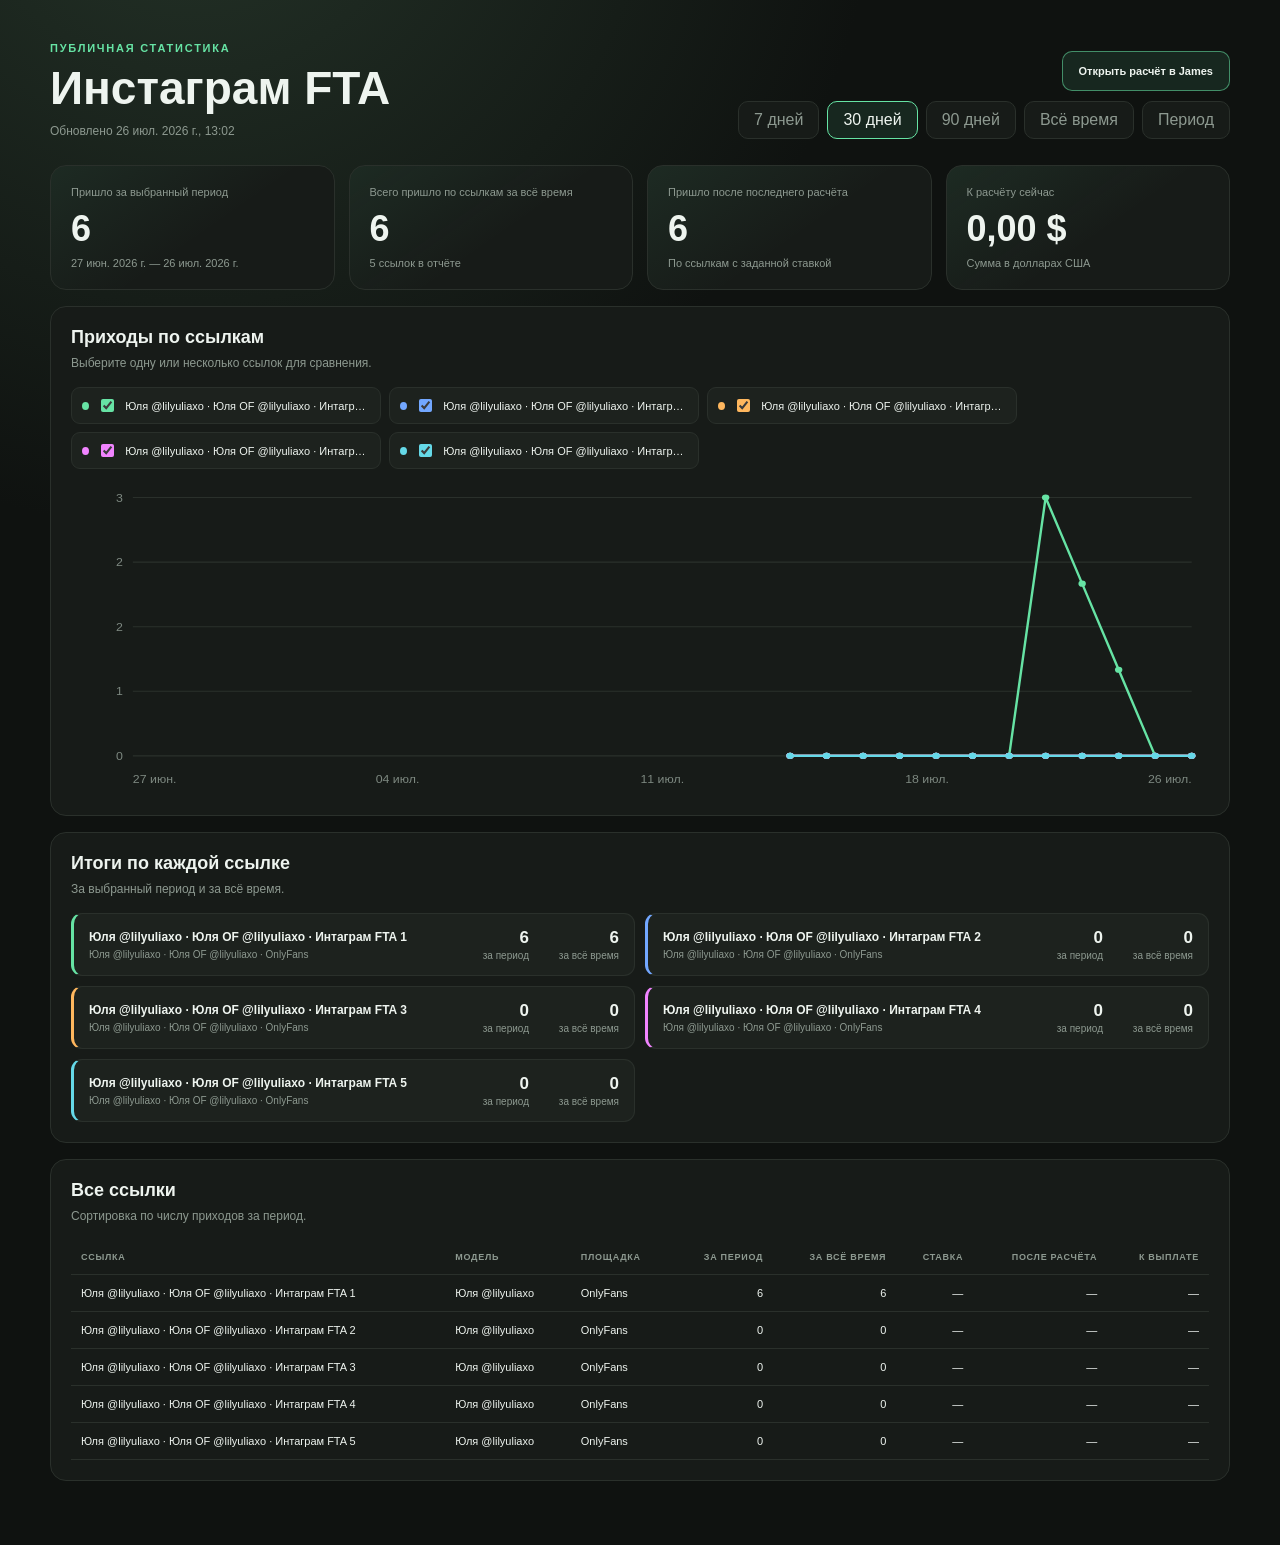
==== shared/2/index.html @ 8c87006a "Publish shared report · Инстаграм FTA" ====
<!doctype html>
<html lang="ru">
<head>
  <meta charset="utf-8">
  <meta name="viewport" content="width=device-width,initial-scale=1">
  <meta name="robots" content="noindex,nofollow">
  <meta name="referrer" content="no-referrer">
  <meta http-equiv="Content-Security-Policy" content="default-src 'none'; script-src 'unsafe-inline'; style-src 'unsafe-inline'; img-src data:; connect-src 'none'; font-src 'none'; object-src 'none'; base-uri 'none'; form-action 'none'">
  <title>Инстаграм FTA · Статистика приходов</title>
  <style>
  :root{color-scheme:dark;--bg:#0f1210;--surface:#171b18;--surface-2:#1d221e;--line:#2a302b;--text:#eef4ef;--muted:#8d9990;--green:#66e3a4;--radius:16px;font-family:Inter,-apple-system,BlinkMacSystemFont,"Segoe UI",sans-serif}
  *{box-sizing:border-box}body{margin:0;background:radial-gradient(circle at 15% -10%,#243328 0,transparent 34%),var(--bg);color:var(--text)}button,input,a{font:inherit}.shell{width:min(1180px,calc(100% - 32px));margin:0 auto;padding:38px 0 64px}
  .eyebrow{color:var(--green);font-size:11px;font-weight:800;letter-spacing:.16em;text-transform:uppercase}.heading{display:flex;align-items:flex-end;justify-content:space-between;gap:24px;margin-bottom:26px}.heading h1{max-width:740px;margin:8px 0 9px;font-size:clamp(28px,4vw,46px);line-height:1.05}.muted{color:var(--muted);font-size:12px}.range-controls,.custom-range,.series-filters{display:flex;align-items:center;flex-wrap:wrap;gap:8px}
  .heading-actions{display:grid;justify-items:end;gap:10px}.manage-link{min-height:40px;display:inline-flex;align-items:center;padding:0 16px;border:1px solid rgba(102,227,164,.55);border-radius:10px;background:rgba(102,227,164,.1);color:var(--text);font-size:11px;font-weight:750;text-decoration:none}.manage-link:hover{background:rgba(102,227,164,.16)}
  .range-controls{justify-content:flex-end}.range-controls button,.custom-range button{min-height:38px;padding:0 15px;border:1px solid var(--line);border-radius:10px;background:var(--surface);color:var(--muted);cursor:pointer}.range-controls button.active{border-color:var(--green);background:rgba(102,227,164,.1);color:var(--text)}.custom-range{justify-content:flex-end;margin:-12px 0 18px}.custom-range[hidden]{display:none}.custom-range label{display:flex;align-items:center;gap:8px;color:var(--muted);font-size:11px}.custom-range input{height:38px;border:1px solid var(--line);border-radius:10px;background:var(--surface);color:var(--text);padding:0 10px}
  .metric-grid{display:grid;grid-template-columns:repeat(4,minmax(0,1fr));gap:14px}.metric{padding:20px;border:1px solid var(--line);border-radius:var(--radius);background:linear-gradient(145deg,rgba(102,227,164,.08),transparent 55%),var(--surface)}.metric span,.metric small{display:block;color:var(--muted);font-size:11px}.metric strong{display:block;margin:10px 0 7px;font-size:clamp(26px,3vw,36px)}
  .card{margin-top:16px;padding:20px;border:1px solid var(--line);border-radius:var(--radius);background:var(--surface)}.card-heading{display:flex;align-items:flex-start;justify-content:space-between;gap:18px;margin-bottom:16px}.card-heading h2{margin:0 0 5px;font-size:18px}.series-filters{margin-bottom:12px}.series-filter{--series-color:var(--green);display:flex;align-items:center;gap:8px;max-width:310px;padding:8px 10px;border:1px solid var(--line);border-radius:9px;background:var(--surface-2);font-size:11px;cursor:pointer}.series-filter:before{width:8px;height:8px;border-radius:50%;background:var(--series-color);content:""}.series-filter span{overflow:hidden;text-overflow:ellipsis;white-space:nowrap}.series-filter input{accent-color:var(--series-color)}
  #chart{position:relative;min-height:310px}#chart svg{width:100%;height:310px;overflow:visible}.grid-line{stroke:#2a302b;stroke-width:1}.axis-label{fill:#7d8880;font-size:10px}.chart-line{fill:none;stroke-width:2.4;stroke-linecap:round;stroke-linejoin:round;vector-effect:non-scaling-stroke}.chart-crosshair{stroke:rgba(238,244,239,.45);stroke-width:1;stroke-dasharray:4 4;vector-effect:non-scaling-stroke}.chart-hover-dot{stroke:var(--surface);stroke-width:2;vector-effect:non-scaling-stroke}.chart-hit-area{fill:transparent;cursor:crosshair;touch-action:pan-y}.chart-tooltip{position:absolute;z-index:2;min-width:190px;max-width:290px;padding:11px;border:1px solid #374039;border-radius:10px;background:rgba(15,18,16,.96);box-shadow:0 12px 34px rgba(0,0,0,.32);pointer-events:none}.chart-tooltip>strong{display:block;margin-bottom:8px;font-size:11px}.chart-tooltip-rows{display:grid;gap:6px}.chart-tooltip-rows>span{display:grid;grid-template-columns:8px minmax(0,1fr) auto;align-items:center;gap:7px;font-size:10px}.chart-tooltip-rows i{width:8px;height:8px;border-radius:50%}.chart-tooltip-rows span{overflow:hidden;color:var(--muted);text-overflow:ellipsis;white-space:nowrap}.chart-tooltip-rows b{font-variant-numeric:tabular-nums}.chart-empty{min-height:300px;display:grid;place-items:center;color:var(--muted)}
  .link-cards{display:grid;grid-template-columns:repeat(2,minmax(0,1fr));gap:10px}.link-card{--series-color:var(--green);display:flex;align-items:center;justify-content:space-between;gap:16px;padding:14px 15px;border:1px solid var(--line);border-left:3px solid var(--series-color);border-radius:11px;background:var(--surface-2)}.link-card>div:first-child{min-width:0}.link-card strong,.link-card small{display:block}.link-card strong{font-size:12px}.link-card small{margin-top:5px;color:var(--muted);font-size:10px}.link-card .settlement-meta{margin-top:8px;color:#b7c2b9}.link-card-values{display:grid;grid-template-columns:repeat(2,minmax(72px,auto));gap:12px 18px;text-align:right}.link-card-values b,.link-card-values small{display:block}.link-card-values b{font-size:17px}.link-card-values small{margin-top:2px}
  .table-wrap{overflow:auto}table{width:100%;border-collapse:collapse;font-size:11px}th,td{padding:12px 10px;border-bottom:1px solid var(--line);text-align:left;white-space:nowrap}th{color:var(--muted);font-size:9px;letter-spacing:.08em;text-transform:uppercase}.number{text-align:right;font-variant-numeric:tabular-nums}
  @media(max-width:960px){.metric-grid{grid-template-columns:repeat(2,minmax(0,1fr))}}
  @media(max-width:760px){.shell{width:min(100% - 20px,1180px);padding-top:24px}.heading{align-items:flex-start;flex-direction:column}.heading-actions{justify-items:start}.range-controls{justify-content:flex-start}.metric-grid,.link-cards{grid-template-columns:1fr}.card{padding:15px}.card-heading{flex-direction:column}.link-card{align-items:flex-start;flex-direction:column}.link-card-values{width:100%;text-align:left}#chart,#chart svg{min-height:250px;height:250px}}
</style>
</head>
<body>
  <main class="shell">
    <header class="heading">
      <div><span class="eyebrow">Публичная статистика</span><h1 id="reportName"></h1><span id="generatedAt" class="muted"></span></div>
      <div class="heading-actions">
        <a class="manage-link" href="https://james-online-app.zendard78.chatgpt.site/?tab=sharedReports&amp;report=2" target="_blank" rel="noopener noreferrer">Открыть расчёт в James</a>
        <div class="range-controls" aria-label="Период">
          <button type="button" data-range="7">7 дней</button>
          <button class="active" type="button" data-range="30">30 дней</button>
          <button type="button" data-range="90">90 дней</button>
          <button type="button" data-range="all">Всё время</button>
          <button type="button" data-range="custom">Период</button>
        </div>
      </div>
    </header>
    <div id="customRange" class="custom-range" hidden><label>С даты <input id="dateFrom" type="date"></label><label>По дату <input id="dateTo" type="date"></label><button id="applyRange" type="button">Применить</button></div>
    <section class="metric-grid">
      <article class="metric"><span>Пришло за выбранный период</span><strong id="periodTotal">0</strong><small id="rangeLabel"></small></article>
      <article class="metric"><span>Всего пришло по ссылкам за всё время</span><strong id="allTimeTotal">0</strong><small>5 ссылок в отчёте</small></article>
      <article class="metric"><span>Пришло после последнего расчёта</span><strong id="dueSubscribersTotal">0</strong><small>По ссылкам с заданной ставкой</small></article>
      <article class="metric"><span>К расчёту сейчас</span><strong id="dueAmountTotal">$0</strong><small>Сумма в долларах США</small></article>
    </section>
    <section class="card"><div class="card-heading"><div><h2>Приходы по ссылкам</h2><span class="muted">Выберите одну или несколько ссылок для сравнения.</span></div></div><div id="seriesFilters" class="series-filters"></div><div id="chart" role="img" aria-label="График приходов по ссылкам"></div></section>
    <section class="card"><div class="card-heading"><div><h2>Итоги по каждой ссылке</h2><span class="muted">За выбранный период и за всё время.</span></div></div><div id="linkCards" class="link-cards"></div></section>
    <section class="card"><div class="card-heading"><div><h2>Все ссылки</h2><span class="muted">Сортировка по числу приходов за период.</span></div></div><div class="table-wrap"><table><thead><tr><th>Ссылка</th><th>Модель</th><th>Площадка</th><th class="number">За период</th><th class="number">За всё время</th><th class="number">Ставка</th><th class="number">После расчёта</th><th class="number">К выплате</th></tr></thead><tbody id="reportRows"></tbody></table></div></section>
  </main>
  <script id="report-data" type="application/json">{"schemaVersion":2,"name":"Инстаграм FTA","generatedAt":"2026-07-26T13:02:45.353Z","managementUrl":"https://james-online-app.zendard78.chatgpt.site/?tab=sharedReports&report=2","series":[{"id":"c42627c9-34d9-4897-bea7-6b81f7893067:интаграм fta 1","modelId":"legacy-model","modelName":"Юля @lilyuliaxo","pageId":"c42627c9-34d9-4897-bea7-6b81f7893067","pageName":"Юля OF @lilyuliaxo","platform":"onlyfans","label":"Юля @lilyuliaxo · Юля OF @lilyuliaxo · Интаграм FTA 1","color":"#66e3a4","values":[{"date":"2026-07-15","value":0},{"date":"2026-07-16","value":0},{"date":"2026-07-17","value":0},{"date":"2026-07-18","value":0},{"date":"2026-07-19","value":0},{"date":"2026-07-20","value":0},{"date":"2026-07-21","value":0},{"date":"2026-07-22","value":3},{"date":"2026-07-23","value":2},{"date":"2026-07-24","value":1},{"date":"2026-07-25","value":0},{"date":"2026-07-26","value":0}],"total":6,"payout":{"rate":0,"settledTotal":0,"settledAt":"","dueSubscribers":6,"dueAmount":0}},{"id":"c42627c9-34d9-4897-bea7-6b81f7893067:интаграм fta 2","modelId":"legacy-model","modelName":"Юля @lilyuliaxo","pageId":"c42627c9-34d9-4897-bea7-6b81f7893067","pageName":"Юля OF @lilyuliaxo","platform":"onlyfans","label":"Юля @lilyuliaxo · Юля OF @lilyuliaxo · Интаграм FTA 2","color":"#72a7ff","values":[{"date":"2026-07-15","value":0},{"date":"2026-07-16","value":0},{"date":"2026-07-17","value":0},{"date":"2026-07-18","value":0},{"date":"2026-07-19","value":0},{"date":"2026-07-20","value":0},{"date":"2026-07-21","value":0},{"date":"2026-07-22","value":0},{"date":"2026-07-23","value":0},{"date":"2026-07-24","value":0},{"date":"2026-07-25","value":0},{"date":"2026-07-26","value":0}],"total":0,"payout":{"rate":0,"settledTotal":0,"settledAt":"","dueSubscribers":0,"dueAmount":0}},{"id":"c42627c9-34d9-4897-bea7-6b81f7893067:интаграм fta 3","modelId":"legacy-model","modelName":"Юля @lilyuliaxo","pageId":"c42627c9-34d9-4897-bea7-6b81f7893067","pageName":"Юля OF @lilyuliaxo","platform":"onlyfans","label":"Юля @lilyuliaxo · Юля OF @lilyuliaxo · Интаграм FTA 3","color":"#ffb75e","values":[{"date":"2026-07-15","value":0},{"date":"2026-07-16","value":0},{"date":"2026-07-17","value":0},{"date":"2026-07-18","value":0},{"date":"2026-07-19","value":0},{"date":"2026-07-20","value":0},{"date":"2026-07-21","value":0},{"date":"2026-07-22","value":0},{"date":"2026-07-23","value":0},{"date":"2026-07-24","value":0},{"date":"2026-07-25","value":0},{"date":"2026-07-26","value":0}],"total":0,"payout":{"rate":0,"settledTotal":0,"settledAt":"","dueSubscribers":0,"dueAmount":0}},{"id":"c42627c9-34d9-4897-bea7-6b81f7893067:интаграм fta 4","modelId":"legacy-model","modelName":"Юля @lilyuliaxo","pageId":"c42627c9-34d9-4897-bea7-6b81f7893067","pageName":"Юля OF @lilyuliaxo","platform":"onlyfans","label":"Юля @lilyuliaxo · Юля OF @lilyuliaxo · Интаграм FTA 4","color":"#f184ff","values":[{"date":"2026-07-15","value":0},{"date":"2026-07-16","value":0},{"date":"2026-07-17","value":0},{"date":"2026-07-18","value":0},{"date":"2026-07-19","value":0},{"date":"2026-07-20","value":0},{"date":"2026-07-21","value":0},{"date":"2026-07-22","value":0},{"date":"2026-07-23","value":0},{"date":"2026-07-24","value":0},{"date":"2026-07-25","value":0},{"date":"2026-07-26","value":0}],"total":0,"payout":{"rate":0,"settledTotal":0,"settledAt":"","dueSubscribers":0,"dueAmount":0}},{"id":"c42627c9-34d9-4897-bea7-6b81f7893067:интаграм fta 5","modelId":"legacy-model","modelName":"Юля @lilyuliaxo","pageId":"c42627c9-34d9-4897-bea7-6b81f7893067","pageName":"Юля OF @lilyuliaxo","platform":"onlyfans","label":"Юля @lilyuliaxo · Юля OF @lilyuliaxo · Интаграм FTA 5","color":"#65d9e8","values":[{"date":"2026-07-15","value":0},{"date":"2026-07-16","value":0},{"date":"2026-07-17","value":0},{"date":"2026-07-18","value":0},{"date":"2026-07-19","value":0},{"date":"2026-07-20","value":0},{"date":"2026-07-21","value":0},{"date":"2026-07-22","value":0},{"date":"2026-07-23","value":0},{"date":"2026-07-24","value":0},{"date":"2026-07-25","value":0},{"date":"2026-07-26","value":0}],"total":0,"payout":{"rate":0,"settledTotal":0,"settledAt":"","dueSubscribers":0,"dueAmount":0}}]}</script>
  <script>(function publicReportApp() {
  const report = JSON.parse(document.querySelector("#report-data").textContent);
  const selected = new Set(report.series.map((item) => item.id));
  const allDates = report.series.flatMap((item) => item.values.map((entry) => entry.date)).sort();
  const lastDate = allDates.at(-1) || new Date().toISOString().slice(0, 10);
  const firstDate = allDates[0] || lastDate;
  let rangeMode = "30";

  const $ = (selector) => document.querySelector(selector);
  const formatNumber = (value) => new Intl.NumberFormat("ru-RU").format(Number(value) || 0);
  const formatCurrency = (value) => new Intl.NumberFormat("ru-RU", {
    style: "currency",
    currency: "USD",
    minimumFractionDigits: 2,
    maximumFractionDigits: 2
  }).format(Number(value) || 0);
  const formatDate = (value, includeYear = true) => new Intl.DateTimeFormat("ru-RU", {
    day: "2-digit",
    month: "short",
    ...(includeYear ? { year: "numeric" } : {})
  }).format(new Date(value + "T12:00:00"));
  const formatTimestamp = (value) => value
    ? new Intl.DateTimeFormat("ru-RU", {
        dateStyle: "medium",
        timeStyle: "short"
      }).format(new Date(value))
    : "Расчётов ещё не было";
  const addDays = (value, amount) => {
    const date = new Date(value + "T12:00:00");
    date.setDate(date.getDate() + amount);
    return date.toISOString().slice(0, 10);
  };
  const forms = (value) => {
    const number = Math.abs(Number(value)) % 100;
    const last = number % 10;
    return number > 10 && number < 20 ? "фанов" : last === 1 ? "фан" : last > 1 && last < 5 ? "фана" : "фанов";
  };

  function activeRange() {
    if (rangeMode === "all") return { from: firstDate, to: lastDate };
    if (rangeMode === "custom") return { from: $("#dateFrom").value, to: $("#dateTo").value };
    return { from: addDays(lastDate, -(Number(rangeMode) - 1)), to: lastDate };
  }

  function valuesInRange(item, range) {
    return item.values.filter((entry) => entry.date >= range.from && entry.date <= range.to);
  }

  function totalInRange(item, range) {
    return valuesInRange(item, range).reduce((sum, entry) => sum + entry.value, 0);
  }

  function renderFilters() {
    const fragment = document.createDocumentFragment();
    report.series.forEach((item) => {
      const label = document.createElement("label");
      label.className = "series-filter";
      label.style.setProperty("--series-color", item.color);
      const input = document.createElement("input");
      input.type = "checkbox";
      input.checked = selected.has(item.id);
      input.addEventListener("change", () => {
        if (input.checked) selected.add(item.id); else selected.delete(item.id);
        render();
      });
      const copy = document.createElement("span");
      copy.textContent = item.label;
      label.append(input, copy);
      fragment.append(label);
    });
    $("#seriesFilters").replaceChildren(fragment);
  }

  function renderChart(range) {
    const series = report.series.filter((item) => selected.has(item.id)).map((item) => ({
      ...item,
      values: valuesInRange(item, range)
    }));
    const points = series.flatMap((item) => item.values);
    if (!points.length) {
      const empty = document.createElement("div");
      empty.className = "chart-empty";
      empty.textContent = "Нет данных для выбранного периода";
      $("#chart").replaceChildren(empty);
      return;
    }
    const ns = "http://www.w3.org/2000/svg";
    const svg = document.createElementNS(ns, "svg");
    svg.setAttribute("viewBox", "0 0 920 300");
    svg.setAttribute("preserveAspectRatio", "none");
    const left = 50;
    const right = 14;
    const top = 16;
    const bottom = 34;
    const width = 920 - left - right;
    const height = 300 - top - bottom;
    const start = new Date(range.from + "T00:00:00Z").getTime();
    const end = new Date(range.to + "T00:00:00Z").getTime();
    const span = Math.max(86400000, end - start);
    const maximum = Math.max(1, ...points.map((entry) => Number(entry.value) || 0));
    const x = (date) => left + ((new Date(date + "T00:00:00Z").getTime() - start) / span) * width;
    const y = (value) => top + height - (Number(value) / maximum) * height;

    for (let index = 0; index <= 4; index += 1) {
      const ratio = index / 4;
      const gridY = top + ratio * height;
      const line = document.createElementNS(ns, "line");
      line.setAttribute("x1", left);
      line.setAttribute("x2", left + width);
      line.setAttribute("y1", gridY);
      line.setAttribute("y2", gridY);
      line.setAttribute("class", "grid-line");
      const label = document.createElementNS(ns, "text");
      label.setAttribute("x", left - 8);
      label.setAttribute("y", gridY + 4);
      label.setAttribute("text-anchor", "end");
      label.setAttribute("class", "axis-label");
      label.textContent = formatNumber(Math.round(maximum * (1 - ratio)));
      svg.append(line, label);
    }
    for (let index = 0; index <= 4; index += 1) {
      const ratio = index / 4;
      const date = new Date(start + (end - start) * ratio).toISOString().slice(0, 10);
      const label = document.createElementNS(ns, "text");
      label.setAttribute("x", left + width * ratio);
      label.setAttribute("y", 292);
      label.setAttribute("text-anchor", index === 0 ? "start" : index === 4 ? "end" : "middle");
      label.setAttribute("class", "axis-label");
      label.textContent = formatDate(date, false);
      svg.append(label);
    }
    series.forEach((item) => {
      if (!item.values.length) return;
      const path = document.createElementNS(ns, "path");
      path.setAttribute("d", item.values.map((entry, index) => (index ? "L" : "M") + x(entry.date).toFixed(2) + "," + y(entry.value).toFixed(2)).join(" "));
      path.setAttribute("class", "chart-line");
      path.setAttribute("stroke", item.color);
      svg.append(path);
      const dotStep = Math.max(1, Math.ceil(item.values.length / 70));
      item.values.forEach((entry, index) => {
        if (index % dotStep && index !== item.values.length - 1) return;
        const dot = document.createElementNS(ns, "circle");
        dot.setAttribute("cx", x(entry.date));
        dot.setAttribute("cy", y(entry.value));
        dot.setAttribute("r", 3);
        dot.setAttribute("fill", item.color);
        const title = document.createElementNS(ns, "title");
        title.textContent = item.label + " · " + formatDate(entry.date) + " · " + formatNumber(entry.value) + " " + forms(entry.value);
        dot.append(title);
        svg.append(dot);
      });
    });
    const crosshair = document.createElementNS(ns, "line");
    crosshair.setAttribute("y1", top);
    crosshair.setAttribute("y2", top + height);
    crosshair.setAttribute("class", "chart-crosshair");
    crosshair.style.display = "none";
    svg.append(crosshair);

    const hoverDots = series.map((item) => {
      const dot = document.createElementNS(ns, "circle");
      dot.setAttribute("r", 4.5);
      dot.setAttribute("fill", item.color);
      dot.setAttribute("class", "chart-hover-dot");
      dot.style.display = "none";
      svg.append(dot);
      return { item, dot };
    });
    const hitArea = document.createElementNS(ns, "rect");
    hitArea.setAttribute("x", left);
    hitArea.setAttribute("y", top);
    hitArea.setAttribute("width", width);
    hitArea.setAttribute("height", height);
    hitArea.setAttribute("class", "chart-hit-area");
    svg.append(hitArea);

    const tooltip = document.createElement("div");
    tooltip.className = "chart-tooltip";
    tooltip.hidden = true;
    const dates = [...new Set(points.map((entry) => entry.date))].sort();
    const chart = $("#chart");
    const hideTooltip = () => {
      tooltip.hidden = true;
      crosshair.style.display = "none";
      hoverDots.forEach(({ dot }) => { dot.style.display = "none"; });
    };
    const showTooltip = (event) => {
      const bounds = svg.getBoundingClientRect();
      if (!bounds.width || !dates.length) return;
      const pointerRatio = Math.max(
        0,
        Math.min(1, (event.clientX - bounds.left) / bounds.width)
      );
      const pointerTime = start + pointerRatio * (end - start);
      const date = dates.reduce((nearest, candidate) =>
        Math.abs(new Date(candidate + "T00:00:00Z").getTime() - pointerTime) <
        Math.abs(new Date(nearest + "T00:00:00Z").getTime() - pointerTime)
          ? candidate
          : nearest
      );
      const viewX = x(date);
      crosshair.setAttribute("x1", viewX);
      crosshair.setAttribute("x2", viewX);
      crosshair.style.display = "";

      const title = document.createElement("strong");
      title.textContent = formatDate(date);
      const rows = document.createElement("div");
      rows.className = "chart-tooltip-rows";
      hoverDots.forEach(({ item, dot }) => {
        const value = item.values.find((entry) => entry.date === date)?.value || 0;
        dot.setAttribute("cx", viewX);
        dot.setAttribute("cy", y(value));
        dot.style.display = "";
        const row = document.createElement("span");
        const marker = document.createElement("i");
        marker.style.background = item.color;
        const label = document.createElement("span");
        label.textContent = item.label;
        const amount = document.createElement("b");
        amount.textContent = formatNumber(value);
        row.append(marker, label, amount);
        rows.append(row);
      });
      tooltip.replaceChildren(title, rows);
      tooltip.hidden = false;
      const chartBounds = chart.getBoundingClientRect();
      const desiredLeft = event.clientX - chartBounds.left + 14;
      const maxLeft = Math.max(8, chartBounds.width - tooltip.offsetWidth - 8);
      tooltip.style.left = Math.min(maxLeft, Math.max(8, desiredLeft)) + "px";
      tooltip.style.top = "12px";
    };
    hitArea.addEventListener("pointermove", showTooltip);
    hitArea.addEventListener("pointerleave", hideTooltip);
    chart.replaceChildren(svg, tooltip);
  }

  function renderCards(range) {
    const cards = report.series.map((item) => {
      const card = document.createElement("article");
      card.className = "link-card";
      card.style.setProperty("--series-color", item.color);
      const heading = document.createElement("div");
      const label = document.createElement("strong");
      label.textContent = item.label;
      const meta = document.createElement("small");
      meta.textContent = item.modelName + " · " + item.pageName + " · " + (item.platform === "fansly" ? "Fansly" : "OnlyFans");
      heading.append(label, meta);
      const values = document.createElement("div");
      values.className = "link-card-values";
      const period = document.createElement("span");
      period.innerHTML = "<b>" + formatNumber(totalInRange(item, range)) + "</b><small>за период</small>";
      const all = document.createElement("span");
      all.innerHTML = "<b>" + formatNumber(item.total) + "</b><small>за всё время</small>";
      values.append(period, all);
      if (item.payout?.rate > 0) {
        const sinceSettlement = document.createElement("span");
        sinceSettlement.innerHTML =
          "<b>" + formatNumber(item.payout.dueSubscribers) +
          "</b><small>после расчёта</small>";
        const due = document.createElement("span");
        due.innerHTML =
          "<b>" + formatCurrency(item.payout.dueAmount) +
          "</b><small>" + formatCurrency(item.payout.rate) +
          " за подписчика</small>";
        values.append(sinceSettlement, due);
        const settlement = document.createElement("small");
        settlement.className = "settlement-meta";
        settlement.textContent =
          "Последний расчёт: " + formatTimestamp(item.payout.settledAt);
        heading.append(settlement);
      }
      card.append(heading, values);
      return card;
    });
    $("#linkCards").replaceChildren(...cards);
  }

  function renderTable(range) {
    const rows = [...report.series]
      .sort((left, right) => totalInRange(right, range) - totalInRange(left, range))
      .map((item) => {
        const row = document.createElement("tr");
        [
          item.label,
          item.modelName,
          item.platform === "fansly" ? "Fansly" : "OnlyFans",
          formatNumber(totalInRange(item, range)),
          formatNumber(item.total),
          item.payout?.rate > 0
            ? formatCurrency(item.payout.rate)
            : "—",
          item.payout?.rate > 0
            ? formatNumber(item.payout.dueSubscribers)
            : "—",
          item.payout?.rate > 0
            ? formatCurrency(item.payout.dueAmount)
            : "—"
        ].forEach((value, index) => {
          const cell = document.createElement("td");
          cell.textContent = value;
          if (index > 2) cell.className = "number";
          row.append(cell);
        });
        return row;
      });
    $("#reportRows").replaceChildren(...rows);
  }

  function render() {
    const range = activeRange();
    if (!range.from || !range.to || range.from > range.to) return;
    const periodTotal = report.series.reduce((sum, item) => sum + totalInRange(item, range), 0);
    const allTimeTotal = report.series.reduce((sum, item) => sum + item.total, 0);
    const dueSubscribers = report.series.reduce(
      (sum, item) => sum + (Number(item.payout?.dueSubscribers) || 0),
      0
    );
    const dueAmount = report.series.reduce(
      (sum, item) => sum + (Number(item.payout?.dueAmount) || 0),
      0
    );
    $("#periodTotal").textContent = formatNumber(periodTotal);
    $("#allTimeTotal").textContent = formatNumber(allTimeTotal);
    $("#dueSubscribersTotal").textContent = formatNumber(dueSubscribers);
    $("#dueAmountTotal").textContent = formatCurrency(dueAmount);
    $("#rangeLabel").textContent = formatDate(range.from) + " — " + formatDate(range.to);
    renderFilters();
    renderChart(range);
    renderCards(range);
    renderTable(range);
  }

  $("#reportName").textContent = report.name;
  $("#generatedAt").textContent = "Обновлено " + new Intl.DateTimeFormat("ru-RU", { dateStyle: "medium", timeStyle: "short" }).format(new Date(report.generatedAt));
  $("#dateFrom").value = firstDate;
  $("#dateTo").value = lastDate;
  document.querySelectorAll("[data-range]").forEach((button) => button.addEventListener("click", () => {
    rangeMode = button.dataset.range;
    document.querySelectorAll("[data-range]").forEach((item) => item.classList.toggle("active", item === button));
    $("#customRange").hidden = rangeMode !== "custom";
    if (rangeMode !== "custom") render();
  }));
  $("#applyRange").addEventListener("click", render);
  render();
})();</script>
</body>
</html>
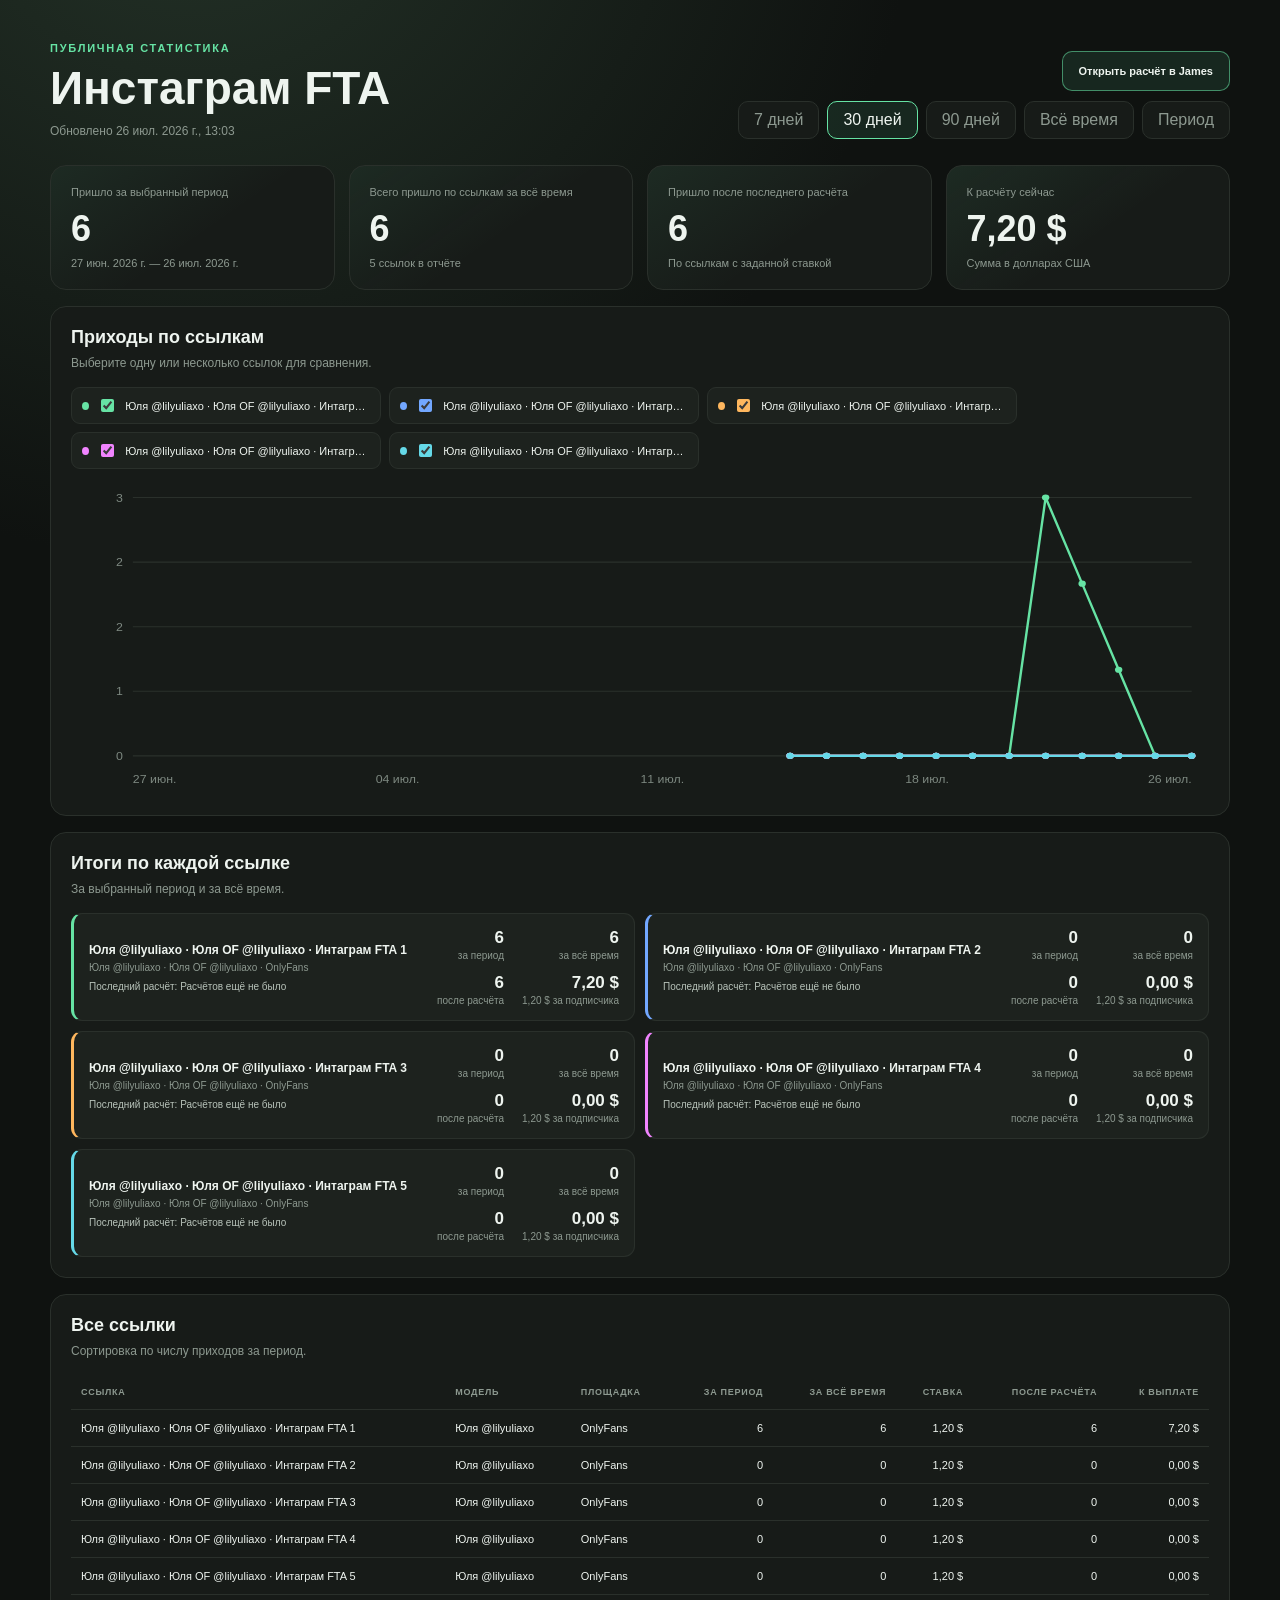
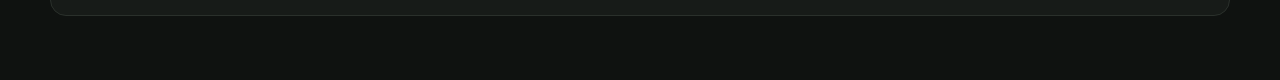
==== commit f49258fd: "Update shared report · Инстаграм FTA" ====
--- a/shared/2/index.html
+++ b/shared/2/index.html
@@ -48,7 +48,7 @@
     <section class="card"><div class="card-heading"><div><h2>Итоги по каждой ссылке</h2><span class="muted">За выбранный период и за всё время.</span></div></div><div id="linkCards" class="link-cards"></div></section>
     <section class="card"><div class="card-heading"><div><h2>Все ссылки</h2><span class="muted">Сортировка по числу приходов за период.</span></div></div><div class="table-wrap"><table><thead><tr><th>Ссылка</th><th>Модель</th><th>Площадка</th><th class="number">За период</th><th class="number">За всё время</th><th class="number">Ставка</th><th class="number">После расчёта</th><th class="number">К выплате</th></tr></thead><tbody id="reportRows"></tbody></table></div></section>
   </main>
-  <script id="report-data" type="application/json">{"schemaVersion":2,"name":"Инстаграм FTA","generatedAt":"2026-07-26T13:02:45.353Z","managementUrl":"https://james-online-app.zendard78.chatgpt.site/?tab=sharedReports&report=2","series":[{"id":"c42627c9-34d9-4897-bea7-6b81f7893067:интаграм fta 1","modelId":"legacy-model","modelName":"Юля @lilyuliaxo","pageId":"c42627c9-34d9-4897-bea7-6b81f7893067","pageName":"Юля OF @lilyuliaxo","platform":"onlyfans","label":"Юля @lilyuliaxo · Юля OF @lilyuliaxo · Интаграм FTA 1","color":"#66e3a4","values":[{"date":"2026-07-15","value":0},{"date":"2026-07-16","value":0},{"date":"2026-07-17","value":0},{"date":"2026-07-18","value":0},{"date":"2026-07-19","value":0},{"date":"2026-07-20","value":0},{"date":"2026-07-21","value":0},{"date":"2026-07-22","value":3},{"date":"2026-07-23","value":2},{"date":"2026-07-24","value":1},{"date":"2026-07-25","value":0},{"date":"2026-07-26","value":0}],"total":6,"payout":{"rate":0,"settledTotal":0,"settledAt":"","dueSubscribers":6,"dueAmount":0}},{"id":"c42627c9-34d9-4897-bea7-6b81f7893067:интаграм fta 2","modelId":"legacy-model","modelName":"Юля @lilyuliaxo","pageId":"c42627c9-34d9-4897-bea7-6b81f7893067","pageName":"Юля OF @lilyuliaxo","platform":"onlyfans","label":"Юля @lilyuliaxo · Юля OF @lilyuliaxo · Интаграм FTA 2","color":"#72a7ff","values":[{"date":"2026-07-15","value":0},{"date":"2026-07-16","value":0},{"date":"2026-07-17","value":0},{"date":"2026-07-18","value":0},{"date":"2026-07-19","value":0},{"date":"2026-07-20","value":0},{"date":"2026-07-21","value":0},{"date":"2026-07-22","value":0},{"date":"2026-07-23","value":0},{"date":"2026-07-24","value":0},{"date":"2026-07-25","value":0},{"date":"2026-07-26","value":0}],"total":0,"payout":{"rate":0,"settledTotal":0,"settledAt":"","dueSubscribers":0,"dueAmount":0}},{"id":"c42627c9-34d9-4897-bea7-6b81f7893067:интаграм fta 3","modelId":"legacy-model","modelName":"Юля @lilyuliaxo","pageId":"c42627c9-34d9-4897-bea7-6b81f7893067","pageName":"Юля OF @lilyuliaxo","platform":"onlyfans","label":"Юля @lilyuliaxo · Юля OF @lilyuliaxo · Интаграм FTA 3","color":"#ffb75e","values":[{"date":"2026-07-15","value":0},{"date":"2026-07-16","value":0},{"date":"2026-07-17","value":0},{"date":"2026-07-18","value":0},{"date":"2026-07-19","value":0},{"date":"2026-07-20","value":0},{"date":"2026-07-21","value":0},{"date":"2026-07-22","value":0},{"date":"2026-07-23","value":0},{"date":"2026-07-24","value":0},{"date":"2026-07-25","value":0},{"date":"2026-07-26","value":0}],"total":0,"payout":{"rate":0,"settledTotal":0,"settledAt":"","dueSubscribers":0,"dueAmount":0}},{"id":"c42627c9-34d9-4897-bea7-6b81f7893067:интаграм fta 4","modelId":"legacy-model","modelName":"Юля @lilyuliaxo","pageId":"c42627c9-34d9-4897-bea7-6b81f7893067","pageName":"Юля OF @lilyuliaxo","platform":"onlyfans","label":"Юля @lilyuliaxo · Юля OF @lilyuliaxo · Интаграм FTA 4","color":"#f184ff","values":[{"date":"2026-07-15","value":0},{"date":"2026-07-16","value":0},{"date":"2026-07-17","value":0},{"date":"2026-07-18","value":0},{"date":"2026-07-19","value":0},{"date":"2026-07-20","value":0},{"date":"2026-07-21","value":0},{"date":"2026-07-22","value":0},{"date":"2026-07-23","value":0},{"date":"2026-07-24","value":0},{"date":"2026-07-25","value":0},{"date":"2026-07-26","value":0}],"total":0,"payout":{"rate":0,"settledTotal":0,"settledAt":"","dueSubscribers":0,"dueAmount":0}},{"id":"c42627c9-34d9-4897-bea7-6b81f7893067:интаграм fta 5","modelId":"legacy-model","modelName":"Юля @lilyuliaxo","pageId":"c42627c9-34d9-4897-bea7-6b81f7893067","pageName":"Юля OF @lilyuliaxo","platform":"onlyfans","label":"Юля @lilyuliaxo · Юля OF @lilyuliaxo · Интаграм FTA 5","color":"#65d9e8","values":[{"date":"2026-07-15","value":0},{"date":"2026-07-16","value":0},{"date":"2026-07-17","value":0},{"date":"2026-07-18","value":0},{"date":"2026-07-19","value":0},{"date":"2026-07-20","value":0},{"date":"2026-07-21","value":0},{"date":"2026-07-22","value":0},{"date":"2026-07-23","value":0},{"date":"2026-07-24","value":0},{"date":"2026-07-25","value":0},{"date":"2026-07-26","value":0}],"total":0,"payout":{"rate":0,"settledTotal":0,"settledAt":"","dueSubscribers":0,"dueAmount":0}}]}</script>
+  <script id="report-data" type="application/json">{"schemaVersion":2,"name":"Инстаграм FTA","generatedAt":"2026-07-26T13:03:31.286Z","managementUrl":"https://james-online-app.zendard78.chatgpt.site/?tab=sharedReports&report=2","series":[{"id":"c42627c9-34d9-4897-bea7-6b81f7893067:интаграм fta 1","modelId":"legacy-model","modelName":"Юля @lilyuliaxo","pageId":"c42627c9-34d9-4897-bea7-6b81f7893067","pageName":"Юля OF @lilyuliaxo","platform":"onlyfans","label":"Юля @lilyuliaxo · Юля OF @lilyuliaxo · Интаграм FTA 1","color":"#66e3a4","values":[{"date":"2026-07-15","value":0},{"date":"2026-07-16","value":0},{"date":"2026-07-17","value":0},{"date":"2026-07-18","value":0},{"date":"2026-07-19","value":0},{"date":"2026-07-20","value":0},{"date":"2026-07-21","value":0},{"date":"2026-07-22","value":3},{"date":"2026-07-23","value":2},{"date":"2026-07-24","value":1},{"date":"2026-07-25","value":0},{"date":"2026-07-26","value":0}],"total":6,"payout":{"rate":1.2,"settledTotal":0,"settledAt":"","dueSubscribers":6,"dueAmount":7.2}},{"id":"c42627c9-34d9-4897-bea7-6b81f7893067:интаграм fta 2","modelId":"legacy-model","modelName":"Юля @lilyuliaxo","pageId":"c42627c9-34d9-4897-bea7-6b81f7893067","pageName":"Юля OF @lilyuliaxo","platform":"onlyfans","label":"Юля @lilyuliaxo · Юля OF @lilyuliaxo · Интаграм FTA 2","color":"#72a7ff","values":[{"date":"2026-07-15","value":0},{"date":"2026-07-16","value":0},{"date":"2026-07-17","value":0},{"date":"2026-07-18","value":0},{"date":"2026-07-19","value":0},{"date":"2026-07-20","value":0},{"date":"2026-07-21","value":0},{"date":"2026-07-22","value":0},{"date":"2026-07-23","value":0},{"date":"2026-07-24","value":0},{"date":"2026-07-25","value":0},{"date":"2026-07-26","value":0}],"total":0,"payout":{"rate":1.2,"settledTotal":0,"settledAt":"","dueSubscribers":0,"dueAmount":0}},{"id":"c42627c9-34d9-4897-bea7-6b81f7893067:интаграм fta 3","modelId":"legacy-model","modelName":"Юля @lilyuliaxo","pageId":"c42627c9-34d9-4897-bea7-6b81f7893067","pageName":"Юля OF @lilyuliaxo","platform":"onlyfans","label":"Юля @lilyuliaxo · Юля OF @lilyuliaxo · Интаграм FTA 3","color":"#ffb75e","values":[{"date":"2026-07-15","value":0},{"date":"2026-07-16","value":0},{"date":"2026-07-17","value":0},{"date":"2026-07-18","value":0},{"date":"2026-07-19","value":0},{"date":"2026-07-20","value":0},{"date":"2026-07-21","value":0},{"date":"2026-07-22","value":0},{"date":"2026-07-23","value":0},{"date":"2026-07-24","value":0},{"date":"2026-07-25","value":0},{"date":"2026-07-26","value":0}],"total":0,"payout":{"rate":1.2,"settledTotal":0,"settledAt":"","dueSubscribers":0,"dueAmount":0}},{"id":"c42627c9-34d9-4897-bea7-6b81f7893067:интаграм fta 4","modelId":"legacy-model","modelName":"Юля @lilyuliaxo","pageId":"c42627c9-34d9-4897-bea7-6b81f7893067","pageName":"Юля OF @lilyuliaxo","platform":"onlyfans","label":"Юля @lilyuliaxo · Юля OF @lilyuliaxo · Интаграм FTA 4","color":"#f184ff","values":[{"date":"2026-07-15","value":0},{"date":"2026-07-16","value":0},{"date":"2026-07-17","value":0},{"date":"2026-07-18","value":0},{"date":"2026-07-19","value":0},{"date":"2026-07-20","value":0},{"date":"2026-07-21","value":0},{"date":"2026-07-22","value":0},{"date":"2026-07-23","value":0},{"date":"2026-07-24","value":0},{"date":"2026-07-25","value":0},{"date":"2026-07-26","value":0}],"total":0,"payout":{"rate":1.2,"settledTotal":0,"settledAt":"","dueSubscribers":0,"dueAmount":0}},{"id":"c42627c9-34d9-4897-bea7-6b81f7893067:интаграм fta 5","modelId":"legacy-model","modelName":"Юля @lilyuliaxo","pageId":"c42627c9-34d9-4897-bea7-6b81f7893067","pageName":"Юля OF @lilyuliaxo","platform":"onlyfans","label":"Юля @lilyuliaxo · Юля OF @lilyuliaxo · Интаграм FTA 5","color":"#65d9e8","values":[{"date":"2026-07-15","value":0},{"date":"2026-07-16","value":0},{"date":"2026-07-17","value":0},{"date":"2026-07-18","value":0},{"date":"2026-07-19","value":0},{"date":"2026-07-20","value":0},{"date":"2026-07-21","value":0},{"date":"2026-07-22","value":0},{"date":"2026-07-23","value":0},{"date":"2026-07-24","value":0},{"date":"2026-07-25","value":0},{"date":"2026-07-26","value":0}],"total":0,"payout":{"rate":1.2,"settledTotal":0,"settledAt":"","dueSubscribers":0,"dueAmount":0}}]}</script>
   <script>(function publicReportApp() {
   const report = JSON.parse(document.querySelector("#report-data").textContent);
   const selected = new Set(report.series.map((item) => item.id));
